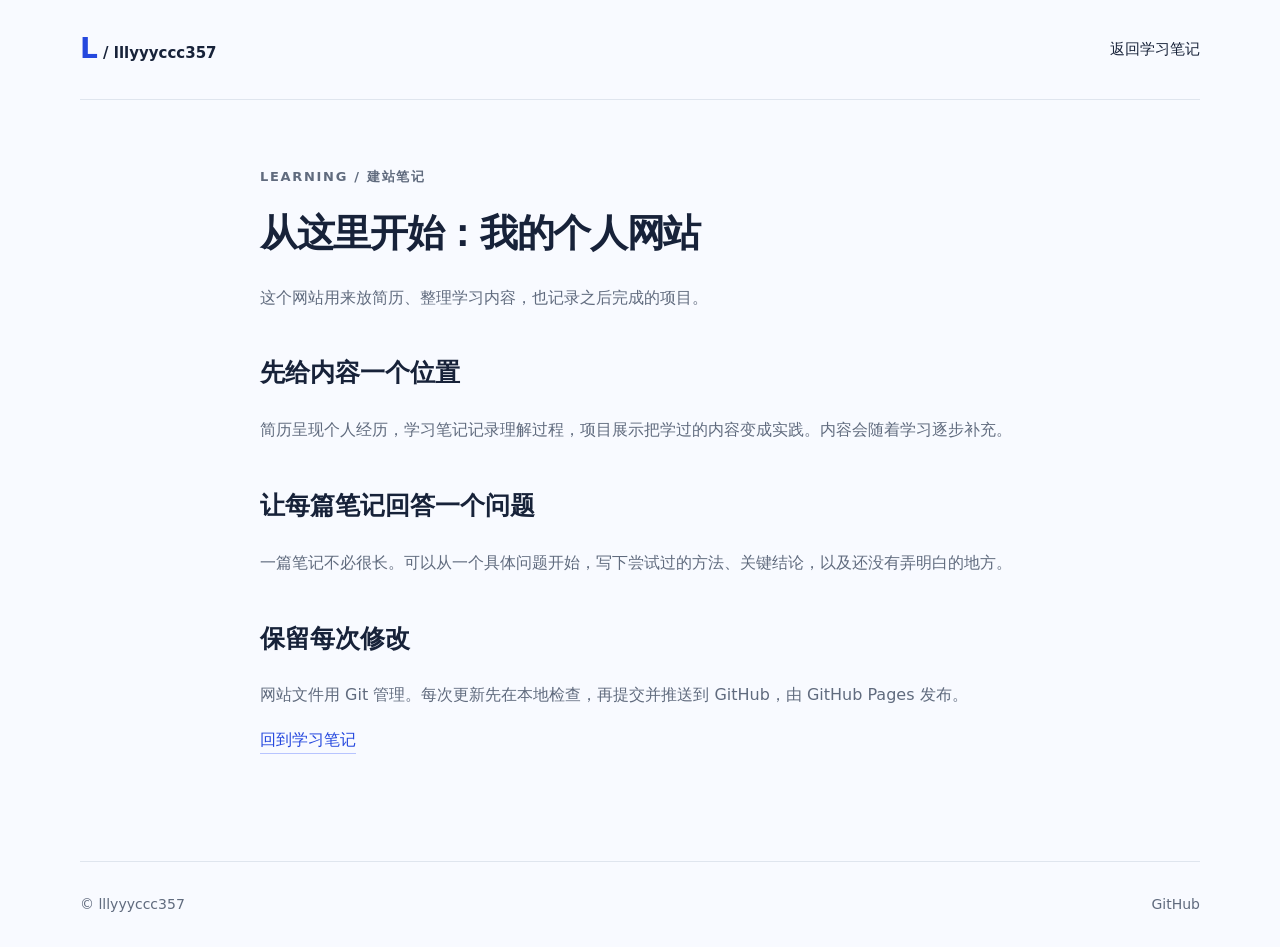
==== notes/first-note.html @ 87f7b071 "Create personal website with resume and learning notes" ====
<!doctype html><html lang="zh-CN"><head><meta charset="utf-8"><meta name="viewport" content="width=device-width, initial-scale=1"><title>从这里开始：我的个人网站 · lllyyyccc357</title><link rel="stylesheet" href="../assets/style.css"><link rel="icon" href="data:image/svg+xml,%3Csvg xmlns='http://www.w3.org/2000/svg' viewBox='0 0 64 64'%3E%3Crect width='64' height='64' rx='16' fill='%232548de'/%3E%3Ctext x='18' y='46' font-size='42' font-family='sans-serif' fill='white'%3EL%3C/text%3E%3C/svg%3E"></head><body><a class="skip" href="#main">跳到正文</a><header><a class="brand" href="../">L<span> / lllyyyccc357</span></a><nav aria-label="主导航"><a href="../#notes">返回学习笔记</a></nav></header><main id="main" class="note"><p class="eyebrow">LEARNING / 建站笔记</p><h1>从这里开始：我的个人网站</h1><p>这个网站用来放简历、整理学习内容，也记录之后完成的项目。</p><h2>先给内容一个位置</h2><p>简历呈现个人经历，学习笔记记录理解过程，项目展示把学过的内容变成实践。内容会随着学习逐步补充。</p><h2>让每篇笔记回答一个问题</h2><p>一篇笔记不必很长。可以从一个具体问题开始，写下尝试过的方法、关键结论，以及还没有弄明白的地方。</p><h2>保留每次修改</h2><p>网站文件用 Git 管理。每次更新先在本地检查，再提交并推送到 GitHub，由 GitHub Pages 发布。</p><p><a class="text-link" href="../#notes">回到学习笔记</a></p></main><footer><span>© lllyyyccc357</span><a href="https://github.com/lllyyyccc357">GitHub</a></footer></body></html>
---- assets/style.css ----
:root{color-scheme:light;--ink:#172239;--muted:#606b7e;--blue:#2548de;--line:#dfe5ee;--paper:#f8faff}*{box-sizing:border-box}html{scroll-behavior:smooth;scroll-padding-top:30px}body{margin:0;background:var(--paper);color:var(--ink);font:16px/1.8 system-ui,-apple-system,"Segoe UI","Microsoft YaHei",sans-serif}a{color:inherit;text-decoration:none}a:hover{color:var(--blue)}a:focus-visible{outline:3px solid var(--blue);outline-offset:5px}header,main,footer{max-width:1120px;margin:auto}header{min-height:100px;display:flex;align-items:center;justify-content:space-between;border-bottom:1px solid var(--line);gap:24px}.brand{font-size:28px;font-weight:800;color:var(--blue)}.brand span{font-size:15px;font-weight:600;color:var(--ink)}nav{display:flex;gap:32px}nav a{font-size:15px}.hero{padding:90px 0 100px;display:grid;grid-template-columns:1.7fr 1fr;gap:70px;align-items:center}.eyebrow{font-size:13px;font-weight:700;letter-spacing:.13em;color:var(--blue);margin:0 0 20px}h1{font-size:clamp(32px,4.2vw,56px);line-height:1.35;letter-spacing:-.035em;margin:0 0 24px;overflow-wrap:anywhere}h1 span{color:var(--blue)}.intro{color:var(--muted);font-size:18px}.actions{display:flex;align-items:center;gap:26px;margin-top:32px}.button{display:inline-block;background:var(--blue);color:white;padding:12px 22px;border-radius:7px;font-weight:600}.button:hover{background:#1631ab;color:white}.text-link{color:var(--blue);border-bottom:1px solid #b7c4ff;padding-bottom:4px}.index{border-top:3px solid var(--blue);padding:28px;background:#eef2ff;border-radius:0 0 12px 12px}.index a{display:flex;gap:20px;padding:17px 0;border-bottom:1px solid #d3dcfa}.index b{font-size:14px;color:var(--blue)}.small{font-size:14px;color:var(--muted)}.index .small{margin:25px 0 0}.section{border-top:1px solid var(--line);padding:55px 0;display:grid;grid-template-columns:1fr 2.25fr;gap:45px}.section h2{font-size:28px;margin:0;letter-spacing:-.02em}.section .eyebrow{margin-bottom:8px}.section-content p{color:var(--muted)}.lead{font-size:21px;margin-top:0;color:var(--ink)!important}h3{font-size:19px;margin:10px 0}.resume-grid{display:grid;grid-template-columns:repeat(3,1fr);gap:20px;margin:30px 0}.resume-grid>div{border-left:2px solid #c8d2f7;padding-left:17px}.resume-grid p{font-size:14px}.article{display:flex;justify-content:space-between;align-items:center;gap:24px;padding:25px;background:white;border:1px solid var(--line);border-radius:10px}.article:hover{border-color:var(--blue)}.article h3{font-size:23px}.article p{margin-bottom:0}.tag{font-size:13px;color:var(--blue);font-weight:600}.article-label{white-space:nowrap;font-size:14px;color:var(--blue)}.project{padding:25px;border-left:3px solid var(--blue)}footer{border-top:1px solid var(--line);padding:30px 0;display:flex;justify-content:space-between;gap:20px;color:var(--muted);font-size:14px}.skip{position:absolute;left:16px;top:-100px;background:white;padding:10px;z-index:2}.skip:focus{top:10px}.note{max-width:760px;padding:65px 0 90px}.note h1{font-size:38px}.note h2{font-size:25px;margin-top:38px}.note p,.note li{color:var(--muted)}@media(max-width:1180px){header,main,footer{margin-left:28px;margin-right:28px}}@media(max-width:700px){header{min-height:90px;flex-wrap:wrap;gap:8px;padding:16px 0}nav{gap:22px}.hero{grid-template-columns:1fr;gap:40px;padding:45px 0 55px}.section{grid-template-columns:1fr;gap:24px;padding:36px 0}.resume-grid{grid-template-columns:1fr;gap:12px}.article{align-items:flex-start;flex-direction:column}.article h3{font-size:21px}footer{flex-wrap:wrap}.note h1{font-size:30px}}@media(prefers-reduced-motion:reduce){html{scroll-behavior:auto}}
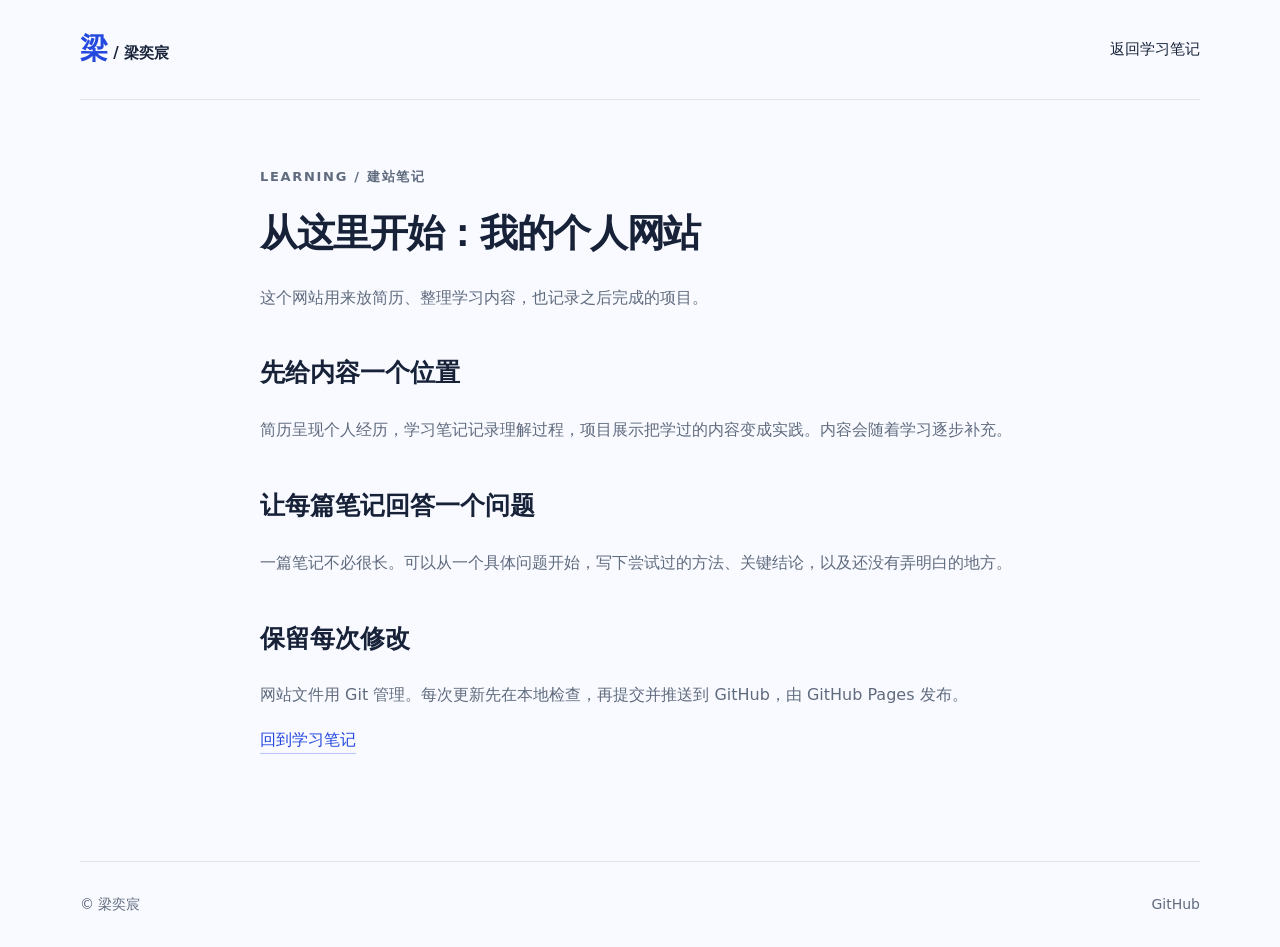
==== commit 53334e1a: "Update displayed name to 梁奕宸" ====
--- a/notes/first-note.html
+++ b/notes/first-note.html
@@ -1 +1 @@
-<!doctype html><html lang="zh-CN"><head><meta charset="utf-8"><meta name="viewport" content="width=device-width, initial-scale=1"><title>从这里开始：我的个人网站 · lllyyyccc357</title><link rel="stylesheet" href="../assets/style.css"><link rel="icon" href="data:image/svg+xml,%3Csvg xmlns='http://www.w3.org/2000/svg' viewBox='0 0 64 64'%3E%3Crect width='64' height='64' rx='16' fill='%232548de'/%3E%3Ctext x='18' y='46' font-size='42' font-family='sans-serif' fill='white'%3EL%3C/text%3E%3C/svg%3E"></head><body><a class="skip" href="#main">跳到正文</a><header><a class="brand" href="../">L<span> / lllyyyccc357</span></a><nav aria-label="主导航"><a href="../#notes">返回学习笔记</a></nav></header><main id="main" class="note"><p class="eyebrow">LEARNING / 建站笔记</p><h1>从这里开始：我的个人网站</h1><p>这个网站用来放简历、整理学习内容，也记录之后完成的项目。</p><h2>先给内容一个位置</h2><p>简历呈现个人经历，学习笔记记录理解过程，项目展示把学过的内容变成实践。内容会随着学习逐步补充。</p><h2>让每篇笔记回答一个问题</h2><p>一篇笔记不必很长。可以从一个具体问题开始，写下尝试过的方法、关键结论，以及还没有弄明白的地方。</p><h2>保留每次修改</h2><p>网站文件用 Git 管理。每次更新先在本地检查，再提交并推送到 GitHub，由 GitHub Pages 发布。</p><p><a class="text-link" href="../#notes">回到学习笔记</a></p></main><footer><span>© lllyyyccc357</span><a href="https://github.com/lllyyyccc357">GitHub</a></footer></body></html>
+<!doctype html><html lang="zh-CN"><head><meta charset="utf-8"><meta name="viewport" content="width=device-width, initial-scale=1"><title>从这里开始：我的个人网站 · 梁奕宸</title><link rel="stylesheet" href="../assets/style.css"><link rel="icon" href="data:image/svg+xml,%3Csvg xmlns='http://www.w3.org/2000/svg' viewBox='0 0 64 64'%3E%3Crect width='64' height='64' rx='16' fill='%232548de'/%3E%3Ctext x='18' y='46' font-size='42' font-family='sans-serif' fill='white'%3EL%3C/text%3E%3C/svg%3E"></head><body><a class="skip" href="#main">跳到正文</a><header><a class="brand" href="../">梁<span> / 梁奕宸</span></a><nav aria-label="主导航"><a href="../#notes">返回学习笔记</a></nav></header><main id="main" class="note"><p class="eyebrow">LEARNING / 建站笔记</p><h1>从这里开始：我的个人网站</h1><p>这个网站用来放简历、整理学习内容，也记录之后完成的项目。</p><h2>先给内容一个位置</h2><p>简历呈现个人经历，学习笔记记录理解过程，项目展示把学过的内容变成实践。内容会随着学习逐步补充。</p><h2>让每篇笔记回答一个问题</h2><p>一篇笔记不必很长。可以从一个具体问题开始，写下尝试过的方法、关键结论，以及还没有弄明白的地方。</p><h2>保留每次修改</h2><p>网站文件用 Git 管理。每次更新先在本地检查，再提交并推送到 GitHub，由 GitHub Pages 发布。</p><p><a class="text-link" href="../#notes">回到学习笔记</a></p></main><footer><span>© 梁奕宸</span><a href="https://github.com/lllyyyccc357">GitHub</a></footer></body></html>
